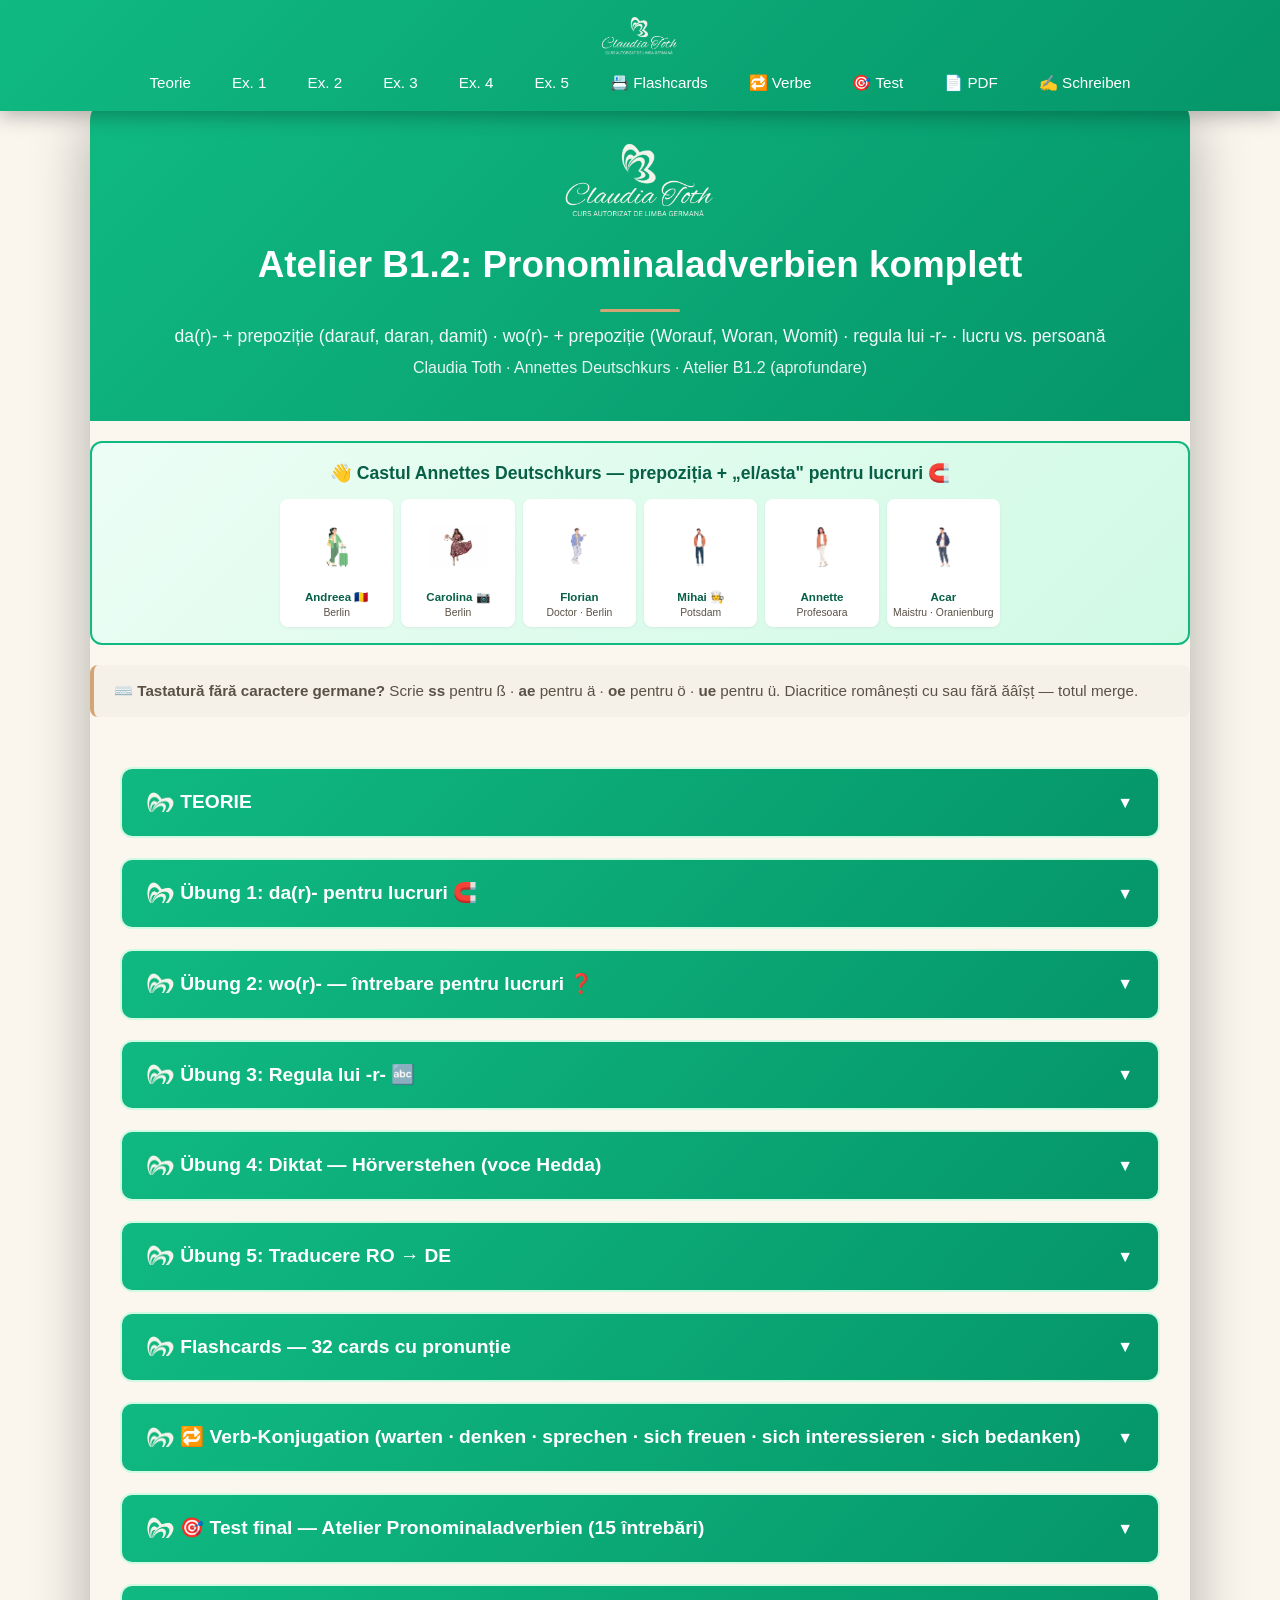
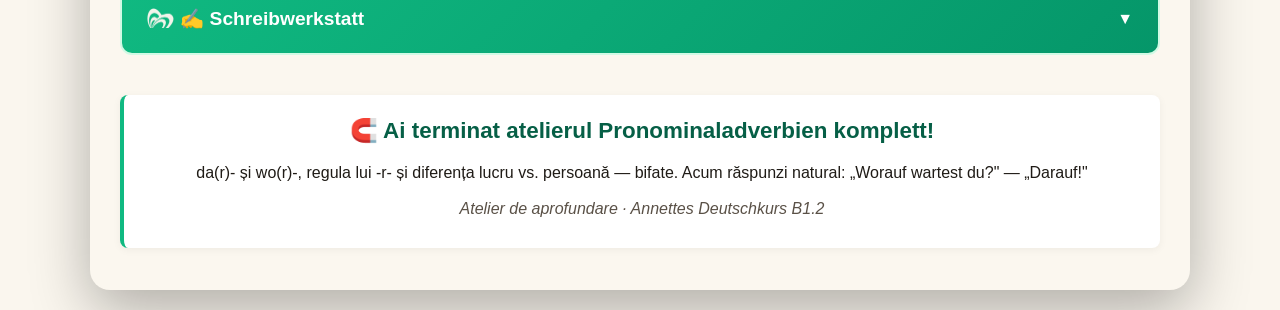
==== index.html @ b51f3e62 "Atelier B1.2: Pronominaladverbien komplett — da(r)-/wo(r)-, regula lui -r-, lucru vs. persoana Ateli" ====
<!DOCTYPE html>
<html lang="ro">
<head>
    <meta charset="UTF-8">
    <meta name="robots" content="noindex, nofollow">
    <meta name="viewport" content="width=device-width, initial-scale=1.0">
    <title>Atelier B1.2: Pronominaladverbien komplett — da(r)- & wo(r)-, regula lui -r-, lucru vs. persoană · Annettes Deutschkurs</title>
    <meta property="og:title" content="Atelier B1.2: Pronominaladverbien komplett · Claudia Toth">
    <meta property="og:description" content="Atelier B1.2 — adverbele pronominale complete: da(r)- + prepoziție (darauf, daran, damit) + wo(r)- + prepoziție (Worauf, Woran, Womit) + regula lui -r- + lucru vs. persoană · Claudia Toth · Annettes Deutschkurs">
    <meta property="og:type" content="website">
    <meta property="og:locale" content="ro_RO">
    <meta name="description" content="Atelier B1.2 — Pronominaladverbien komplett (da-/wo- + prepoziție, regula lui -r-, lucru vs. persoană) · Claudia Toth">
    <link rel="stylesheet" href="styles.css">
</head>
<body>
    <nav class="navbar">
        <a href="#top" class="navbar-logo"><img src="images/logo-cream.png" alt="Claudia Toth — Curs autorizat de limba germană" class="navbar-logo-img"></a>
        <ul class="navbar-menu">
            <li><a href="#teorie" onclick="openSection(0)">Teorie</a></li>
            <li><a href="#ex1" onclick="openSection(1)">Ex. 1</a></li>
            <li><a href="#ex2" onclick="openSection(2)">Ex. 2</a></li>
            <li><a href="#ex3" onclick="openSection(3)">Ex. 3</a></li>
            <li><a href="#ex4" onclick="openSection(4)">Ex. 4</a></li>
            <li><a href="#ex5" onclick="openSection(5)">Ex. 5</a></li>
            <li><a href="#flashcards" onclick="openSection(6)">📇 Flashcards</a></li>
            <li><a href="#verbe" onclick="openSection(7)">🔁 Verbe</a></li>
            <li><a href="#final-test" onclick="openSection(8)">🎯 Test</a></li>
            <li><a href="pronomen.pdf" download>📄 PDF</a></li>
            <li><a href="#schreibwerkstatt" onclick="openSection(9)">✍️ Schreiben</a></li>
        </ul>
    </nav>

    <div class="container" id="top">
        <div class="header">
            <img src="images/logo-cream.png" alt="Claudia Toth — Curs autorizat de limba germană" class="header-logo">
            <h1>Atelier B1.2: Pronominaladverbien komplett</h1>
            <p class="subtitle">da(r)- + prepoziție (darauf, daran, damit) · wo(r)- + prepoziție (Worauf, Woran, Womit) · regula lui -r- · lucru vs. persoană</p>
            <p>Claudia Toth · Annettes Deutschkurs · Atelier B1.2 (aprofundare)</p>
        </div>

        <div class="cast-banner">
            <h4>👋 Castul Annettes Deutschkurs — prepoziția + „el/asta" pentru lucruri 🧲</h4>
            <div class="cast-grid">
                <div class="cast-card"><img src="images/andreea.png" alt="Andreea"><div class="name">Andreea 🇷🇴</div><div class="detail">Berlin</div></div>
                <div class="cast-card"><img src="images/carolina.png" alt="Carolina"><div class="name">Carolina 📷</div><div class="detail">Berlin</div></div>
                <div class="cast-card"><img src="images/florian.png" alt="Florian"><div class="name">Florian</div><div class="detail">Doctor · Berlin</div></div>
                <div class="cast-card"><img src="images/mihai.png" alt="Mihai"><div class="name">Mihai 🧑‍🍳</div><div class="detail">Potsdam</div></div>
                <div class="cast-card"><img src="images/annette.png" alt="Annette"><div class="name">Annette</div><div class="detail">Profesoara</div></div>
                <div class="cast-card"><img src="images/acar.png" alt="Acar"><div class="name">Acar</div><div class="detail">Maistru · Oranienburg</div></div>
            </div>
        </div>

        <div style="background:#F5F0E8; border-left:4px solid #D4A574; padding:14px 20px; margin:20px 0; border-radius:8px;">
            <p style="margin:0; color:#5A5147; font-size:0.95rem;">⌨️ <strong>Tastatură fără caractere germane?</strong> Scrie <strong>ss</strong> pentru ß · <strong>ae</strong> pentru ä · <strong>oe</strong> pentru ö · <strong>ue</strong> pentru ü. Diacritice românești cu sau fără ăâîșț — totul merge.</p>
        </div>

        <div class="content">
            <div class="section" id="teorie">
                <div class="section-header" onclick="toggleMainSection(0)"><h3><img src="images/butterfly-crem.png" class="bf-bullet" alt="">TEORIE</h3><span class="arrow">▼</span></div>
                <div class="section-content" id="main-section-0"><div id="theory-container"></div></div>
            </div>

            <div class="section" id="ex1">
                <div class="section-header" onclick="toggleMainSection(1)"><h3><img src="images/butterfly-crem.png" class="bf-bullet" alt="">Übung 1: da(r)- pentru lucruri 🧲</h3><span class="arrow">▼</span></div>
                <div class="section-content" id="main-section-1">
                    <div id="ex1-container"></div>
                    <div class="btn-container">
                        <button class="btn btn-check" onclick="checkExercise(1)">✓ Verifica</button>
                        <button class="btn btn-reset" onclick="resetExercise(1)">↻ Reseteaza</button>
                    </div>
                    <div class="score" id="score-1"></div>
                </div>
            </div>
            <div class="section" id="ex2">
                <div class="section-header" onclick="toggleMainSection(2)"><h3><img src="images/butterfly-crem.png" class="bf-bullet" alt="">Übung 2: wo(r)- — întrebare pentru lucruri ❓</h3><span class="arrow">▼</span></div>
                <div class="section-content" id="main-section-2">
                    <div id="ex2-container"></div>
                    <div class="btn-container">
                        <button class="btn btn-check" onclick="checkExercise(2)">✓ Verifica</button>
                        <button class="btn btn-reset" onclick="resetExercise(2)">↻ Reseteaza</button>
                    </div>
                    <div class="score" id="score-2"></div>
                </div>
            </div>
            <div class="section" id="ex3">
                <div class="section-header" onclick="toggleMainSection(3)"><h3><img src="images/butterfly-crem.png" class="bf-bullet" alt="">Übung 3: Regula lui -r- 🔤</h3><span class="arrow">▼</span></div>
                <div class="section-content" id="main-section-3">
                    <div id="ex3-container"></div>
                    <div class="btn-container">
                        <button class="btn btn-check" onclick="checkExercise(3)">✓ Verifica</button>
                        <button class="btn btn-reset" onclick="resetExercise(3)">↻ Reseteaza</button>
                    </div>
                    <div class="score" id="score-3"></div>
                </div>
            </div>
            <div class="section" id="ex4">
                <div class="section-header" onclick="toggleMainSection(4)"><h3><img src="images/butterfly-crem.png" class="bf-bullet" alt="">Übung 4: Diktat — Hörverstehen (voce Hedda)</h3><span class="arrow">▼</span></div>
                <div class="section-content" id="main-section-4">
                    <div id="ex4-container"></div>
                    <div class="btn-container">
                        <button class="btn btn-check" onclick="checkExercise(4)">✓ Verifica</button>
                        <button class="btn btn-reset" onclick="resetExercise(4)">↻ Reseteaza</button>
                    </div>
                    <div class="score" id="score-4"></div>
                </div>
            </div>
            <div class="section" id="ex5">
                <div class="section-header" onclick="toggleMainSection(5)"><h3><img src="images/butterfly-crem.png" class="bf-bullet" alt="">Übung 5: Traducere RO → DE</h3><span class="arrow">▼</span></div>
                <div class="section-content" id="main-section-5">
                    <div id="ex5-container"></div>
                    <div class="btn-container">
                        <button class="btn btn-check" onclick="checkExercise(5)">✓ Verifica</button>
                        <button class="btn btn-reset" onclick="resetExercise(5)">↻ Reseteaza</button>
                    </div>
                    <div class="score" id="score-5"></div>
                </div>
            </div>

            <div class="section" id="flashcards">
                <div class="section-header" onclick="toggleMainSection(6)"><h3><img src="images/butterfly-crem.png" class="bf-bullet" alt="">Flashcards — 32 cards cu pronunție</h3><span class="arrow">▼</span></div>
                <div class="section-content" id="main-section-6"><div id="flashcards-container"></div></div>
            </div>

            <div class="section" id="verbe">
                <div class="section-header" onclick="toggleMainSection(7)"><h3><img src="images/butterfly-crem.png" class="bf-bullet" alt="">🔁 Verb-Konjugation (warten · denken · sprechen · sich freuen · sich interessieren · sich bedanken)</h3><span class="arrow">▼</span></div>
                <div class="section-content" id="main-section-7"><div id="verbs-container"></div></div>
            </div>

            <div class="section" id="final-test">
                <div class="section-header" onclick="toggleMainSection(8)"><h3><img src="images/butterfly-crem.png" class="bf-bullet" alt="">🎯 Test final — Atelier Pronominaladverbien (15 întrebări)</h3><span class="arrow">▼</span></div>
                <div class="section-content" id="main-section-8"><div id="final-test-container"></div></div>
            </div>

            <div class="section" id="schreibwerkstatt">
                <div class="section-header" onclick="toggleMainSection(9)">
                    <h3><img src="images/butterfly-crem.png" class="bf-bullet" alt="">✍️ Schreibwerkstatt</h3>
                    <span class="arrow">▼</span>
                </div>
                <div class="section-content" id="main-section-9">
                    <div class="theory-box" style="background:linear-gradient(135deg,#ecfdf5 0%,#d1fae5 100%); border-left:4px solid #10B981;">
                        <h4 style="color:#065f46;">✍️ Tema ta de scriere — interviu despre pasiuni și planuri</h4>
                        <p>Scrie <strong>5–7 propoziții</strong> despre ce te interesează, la ce te gândești și de ce te bucuri, folosind adverbe pronominale.</p>
                        <p style="margin-top:6px;">Folosește cel puțin <strong>un da(r)-</strong> (darauf, daran, dafür…), <strong>o întrebare wo(r)-</strong> (Worauf? Woran? Wofür?) și <strong>o formă pentru PERSOANĂ</strong> (auf wen / an ihn…), ca să arăți diferența lucru vs. persoană.</p>
                    </div>
                    <div class="theory-box" style="background:#FBF7EF;">
                        <h4>💡 Întrebări care te ajută să începi</h4>
                        <ul style="margin:6px 0 0 18px; line-height:1.8;">
                            <li><strong>Wofür interessierst du dich?</strong> (— Ich interessiere mich dafür…)</li>
                            <li><strong>Worauf freust du dich gerade?</strong> (— Ich freue mich darauf…)</li>
                            <li><strong>Woran denkst du oft?</strong> (— Ich denke daran…)</li>
                            <li><strong>An wen denkst du, wenn du müde bist?</strong> (persoană: an ihn/an sie)</li>
                        </ul>
                    </div>
                    <div class="theory-box" style="background:#F5F0E8; border-left:4px solid #D4A574;">
                        <h4>📝 Un model, ca să-ți fie mai ușor</h4>
                        <p style="color:#065f46;"><em>Ich interessiere mich sehr für Sprachen — dafür lerne ich jeden Tag Deutsch. Im Moment warte ich auf meine Prüfung, und ich denke oft daran. Worüber ich mich am meisten freue? Über meine Fortschritte! Wenn ich müde bin, denke ich an meine Familie — an sie denke ich immer. Und worauf freust du dich?</em></p>
                        <p style="color:#5A5147; font-style:italic;">(Mă interesează mult limbile — de aceea învăț germană în fiecare zi. Momentan aștept examenul și mă gândesc des la el. De ce mă bucur cel mai mult? De progresele mele! Când sunt obosită, mă gândesc la familia mea — la ea mă gândesc mereu. Și tu de ce te bucuri?)</p>
                    </div>
                    <div style="text-align:center; margin-top:22px;">
                        <p style="color:#047857; margin-bottom:14px; font-size:1rem;">Când ești gata, trimite-mi textul tău. Îl citesc personal și îți răspund pe email cu corectările. <img src="images/butterfly-emerald.png" class="bf-inline" alt=""></p>
                        <a href="https://forms.gle/TMf5K3vjbhqXNG7m7" target="_blank" rel="noopener noreferrer" style="display:inline-block; background:#10B981; color:white; padding:14px 32px; border-radius:10px; text-decoration:none; font-weight:bold; font-size:1.05rem; box-shadow:0 2px 6px rgba(16,185,129,0.3);">✍️ Trimite textul Claudiei →</a>
                        <p style="color:#5A5147; font-size:0.78rem; margin-top:12px; font-style:italic;"><img src="images/butterfly-emerald.png" class="bf-inline" alt=""> Nu uita să-ți treci adresa de email în formular</p>
                    </div>
                </div>
            </div>

            <div class="theory-box" style="text-align: center; margin-top: 40px;">
                <p style="font-size: 1.4rem; font-weight: bold; color: #065f46;">🧲 Ai terminat atelierul Pronominaladverbien komplett!</p>
                <p style="margin-top: 12px;">da(r)- și wo(r)-, regula lui -r- și diferența lucru vs. persoană — bifate. Acum răspunzi natural: „Worauf wartest du?" — „Darauf!"</p>
                <p style="margin-top: 10px; font-style: italic; color: #5A5147;">Atelier de aprofundare · Annettes Deutschkurs B1.2</p>
            </div>
        </div>
    </div>

    <script src="theory.js"></script>
    <script src="exercises.js"></script>
    <script src="flashcards.js"></script>
    <script src="verbs.js"></script>
    <script src="final-test.js"></script>
    <script src="main.js"></script>
</body>
</html>
---- styles.css ----
/* ============================================
   CLAUDIA TOTH - NOMEN-VERB-VERBINDUNGEN
   Design verde profesional · Mobile responsive
   ============================================ */

* {
    margin: 0;
    padding: 0;
    box-sizing: border-box;
}

body {
    font-family: 'Segoe UI', Tahoma, Geneva, Verdana, sans-serif;
    background: #FAF6EE;
    line-height: 1.6;
    padding: 0;
    padding-top: 80px;
    min-height: 100vh;
    color: #1F1B16;
}

/* ============================================
   NAVIGATION BAR
   ============================================ */
.navbar {
    position: fixed;
    top: 0;
    left: 0;
    right: 0;
    background: linear-gradient(135deg, #10b981 0%, #059669 100%);
    padding: 15px 30px;
    box-shadow: 0 4px 20px rgba(0,0,0,0.3);
    z-index: 1000;
    display: flex;
    flex-direction: column;
    gap: 15px;
    align-items: center;
    justify-content: center;
}

.navbar-logo {
    color: white;
    font-size: 1.3rem;
    font-weight: bold;
    text-decoration: none;
    display: flex;
    align-items: center;
}

.navbar-logo-img {
    height: 40px;
    width: auto;
    display: block;
}

.navbar-menu {
    display: flex;
    gap: 5px;
    list-style: none;
    align-items: center;
    flex-wrap: wrap;
    justify-content: center;
}

.navbar-menu a {
    color: white;
    text-decoration: none;
    padding: 10px 18px;
    border-radius: 8px;
    transition: all 0.3s;
    font-size: 0.95rem;
    font-weight: 500;
}

.navbar-menu a:hover {
    background: rgba(255,255,255,0.2);
    transform: translateY(-2px);
}

/* ============================================
   CONTAINER PRINCIPAL
   ============================================ */
.container {
    max-width: 1100px;
    margin: 20px auto;
    background: #FBF7EF;
    border-radius: 20px;
    box-shadow: 0 20px 60px rgba(0,0,0,0.3);
    overflow: hidden;
}

.header {
    background: linear-gradient(135deg, #10b981 0%, #059669 100%);
    color: white;
    padding: 40px 30px;
    text-align: center;
}

.header-logo {
    height: 78px;
    width: auto;
    display: block;
    margin: 0 auto 18px;
}

.header h1 {
    font-size: 2.3rem;
    margin-bottom: 10px;
}

.header .subtitle {
    font-size: 1.1rem;
    opacity: 0.95;
    margin-bottom: 5px;
}

.header p {
    font-size: 1rem;
    opacity: 0.9;
}

.content {
    padding: 30px;
}

/* ============================================
   SECȚIUNI (Teorie + Exerciții)
   ============================================ */
.section {
    margin-bottom: 20px;
    scroll-margin-top: 100px;
    border-radius: 12px;
    overflow: hidden;
    border: 2px solid #d1fae5;
}

.section-header {
    background: linear-gradient(135deg, #10b981 0%, #059669 100%);
    color: white;
    padding: 18px 25px;
    cursor: pointer;
    display: flex;
    justify-content: space-between;
    align-items: center;
    transition: all 0.3s;
}

.section-header:hover {
    background: linear-gradient(135deg, #059669 0%, #047857 100%);
}

.section-header h3 {
    font-size: 1.2rem;
}

.arrow {
    transition: transform 0.3s;
    font-size: 1rem;
}

.arrow.rotated {
    transform: rotate(180deg);
}

.section-content {
    display: none;
    padding: 25px;
    background: #FBF7EF;
}

.section-content.active {
    display: block;
    animation: fadeIn 0.4s ease-in-out;
}

@keyframes fadeIn {
    from { opacity: 0; transform: translateY(-5px); }
    to { opacity: 1; transform: translateY(0); }
}

/* ============================================
   SUB-SECȚIUNI (în Teorie)
   ============================================ */
.sub-section {
    margin-bottom: 12px;
    border-radius: 10px;
    overflow: hidden;
    border: 1px solid #a7f3d0;
    background: white;
}

.sub-section-header {
    background: #d1fae5;
    color: #065f46;
    padding: 12px 18px;
    cursor: pointer;
    display: flex;
    justify-content: space-between;
    align-items: center;
    font-weight: 600;
    transition: background 0.3s;
    gap: 10px;
}

.sub-section-header > span:first-child {
    flex: 1;
}

.sub-section-header:hover {
    background: #a7f3d0;
}

/* ============================================
   AUDIO PLAYER (Play / Stop la fiecare subtitlu)
   ============================================ */
.audio-player {
    display: flex;
    align-items: center;
}

.audio-btn {
    background: #10b981;
    color: white;
    border: none;
    width: 36px;
    height: 36px;
    border-radius: 50%;
    cursor: pointer;
    font-size: 0.9rem;
    transition: all 0.3s;
    display: flex;
    align-items: center;
    justify-content: center;
    padding: 0;
    box-shadow: 0 2px 6px rgba(16, 185, 129, 0.3);
}

.audio-btn:hover {
    background: #059669;
    transform: scale(1.1);
    box-shadow: 0 4px 10px rgba(16, 185, 129, 0.5);
}

.audio-btn:active {
    transform: scale(0.95);
}

.lesson-audio {
    display: flex;
    align-items: center;
    gap: 12px;
    margin-bottom: 18px;
    padding: 10px 14px;
    background: #FBF7EF;
    border-left: 4px solid #10b981;
    border-radius: 6px;
}

.lesson-audio-label {
    color: #065f46;
    font-weight: 600;
    font-size: 0.95rem;
}

.sub-arrow {
    transition: transform 0.3s;
}

.sub-arrow.rotated {
    transform: rotate(180deg);
}

.sub-section-content {
    display: none;
    padding: 18px;
    background: white;
}

.sub-section-content.active {
    display: block;
}

/* ============================================
   THEORY BOX
   ============================================ */
.theory-box {
    background: white;
    border-left: 4px solid #10b981;
    padding: 18px 22px;
    margin: 12px 0;
    border-radius: 8px;
    box-shadow: 0 2px 8px rgba(0,0,0,0.05);
}

.theory-box h4 {
    color: #065f46;
    margin-bottom: 10px;
    font-size: 1.1rem;
}

.theory-box p {
    margin-bottom: 8px;
}

.theory-box ul {
    margin-left: 20px;
    margin-top: 8px;
}

.theory-box li {
    margin-bottom: 6px;
}

/* Exemple în context */
.example-box {
    background: #ecfdf5;
    border: 1px dashed #10b981;
    padding: 12px 16px;
    border-radius: 8px;
    margin: 10px 0;
    font-style: italic;
}

.example-box .de {
    color: #065f46;
    font-weight: 600;
    font-style: normal;
}

.example-box .ro {
    color: #5A5147;
    font-size: 0.95rem;
    margin-top: 4px;
}

/* Tabele teorie */
.theory-table {
    width: 100%;
    border-collapse: collapse;
    margin: 12px 0;
    background: white;
    border-radius: 8px;
    overflow: hidden;
    box-shadow: 0 2px 6px rgba(0,0,0,0.05);
}

.theory-table th {
    background: #10b981;
    color: white;
    padding: 12px;
    text-align: left;
    font-weight: 600;
}

.theory-table td {
    padding: 10px 12px;
    border-bottom: 1px solid #d1fae5;
}

.theory-table tr:last-child td {
    border-bottom: none;
}

.theory-table tr:nth-child(even) {
    background: #FBF7EF;
}

.theory-table .verb {
    color: #059669;
    font-weight: bold;
}

.theory-table .nomen {
    color: #065f46;
    font-weight: 600;
}

.theory-table .ro-text {
    color: #5A5147;
    font-style: italic;
    font-size: 0.95rem;
}

/* ============================================
   EXERCIȚII
   ============================================ */
.exercise-instruction {
    background: #F5F0E8;
    border-left: 4px solid #D4A574;
    padding: 12px 18px;
    margin-bottom: 18px;
    border-radius: 8px;
    color: #5A5147;
}

.exercise-item {
    background: white;
    padding: 15px 18px;
    margin-bottom: 12px;
    border-radius: 10px;
    display: flex;
    align-items: flex-start;
    gap: 12px;
    flex-wrap: wrap;
    box-shadow: 0 2px 6px rgba(0,0,0,0.05);
}

.exercise-number {
    background: #10b981;
    color: white;
    width: 30px;
    height: 30px;
    border-radius: 50%;
    display: flex;
    align-items: center;
    justify-content: center;
    font-weight: bold;
    flex-shrink: 0;
    font-size: 0.9rem;
}

.input-group {
    flex: 1;
    min-width: 200px;
    display: flex;
    flex-direction: column;
    gap: 6px;
}

.input-group label {
    color: #1F1B16;
    font-size: 1rem;
    line-height: 1.5;
}

.input-group .nomen-highlight {
    color: #065f46;
    font-weight: bold;
    background: #d1fae5;
    padding: 2px 8px;
    border-radius: 5px;
}

.input-group input[type="text"],
.input-group select {
    padding: 10px 14px;
    border: 2px solid #d1fae5;
    border-radius: 8px;
    font-size: 1rem;
    font-family: inherit;
    transition: all 0.3s;
    background: white;
}

.input-group input[type="text"]:focus,
.input-group select:focus {
    outline: none;
    border-color: #10b981;
    box-shadow: 0 0 0 3px rgba(16, 185, 129, 0.15);
}

/* Multiple choice */
.mc-options {
    display: flex;
    flex-direction: column;
    gap: 8px;
    margin-top: 8px;
}

.mc-option {
    display: flex;
    align-items: center;
    gap: 10px;
    padding: 8px 12px;
    border-radius: 8px;
    transition: background 0.2s;
    cursor: pointer;
}

.mc-option:hover {
    background: #FBF7EF;
}

.mc-option input[type="radio"] {
    cursor: pointer;
    width: 18px;
    height: 18px;
    accent-color: #10b981;
}

.mc-option label {
    cursor: pointer;
    flex: 1;
}

/* Feedback */
.feedback {
    width: 100%;
    margin-top: 8px;
    padding: 0;
    font-size: 0.95rem;
    border-radius: 6px;
    transition: all 0.3s;
}

.feedback.correct {
    background: #d1fae5;
    color: #065f46;
    padding: 10px 14px;
    border-left: 3px solid #10b981;
}

.feedback.incorrect {
    background: #fee2e2;
    color: #991b1b;
    padding: 10px 14px;
    border-left: 3px solid #ef4444;
}

.feedback.correct::before {
    content: "✓ Richtig! ";
    font-weight: bold;
}

.feedback.incorrect::before {
    content: "✗ Falsch. ";
    font-weight: bold;
}

/* ============================================
   BUTOANE
   ============================================ */
.btn-container {
    display: flex;
    gap: 15px;
    justify-content: center;
    margin: 30px 0;
    flex-wrap: wrap;
}

.btn {
    padding: 14px 32px;
    border: none;
    border-radius: 10px;
    font-size: 1rem;
    font-weight: 600;
    cursor: pointer;
    transition: all 0.3s;
    font-family: inherit;
}

.btn-check {
    background: linear-gradient(135deg, #10b981 0%, #059669 100%);
    color: white;
}

.btn-check:hover {
    transform: translateY(-2px);
    box-shadow: 0 8px 20px rgba(16, 185, 129, 0.4);
}

.btn-reset {
    background: #5A5147;
    color: white;
}

.btn-reset:hover {
    background: #433d35;
    transform: translateY(-2px);
    box-shadow: 0 8px 20px rgba(107, 114, 128, 0.4);
}

/* ============================================
   SCOR
   ============================================ */
.score {
    display: none;
    background: linear-gradient(135deg, #10b981 0%, #059669 100%);
    color: white;
    padding: 25px;
    border-radius: 12px;
    text-align: center;
    margin: 20px 0;
    scroll-margin-top: 100px;
}

.score.show {
    display: block;
    animation: fadeIn 0.5s;
}

.score-value {
    font-size: 2rem;
    font-weight: bold;
    margin-bottom: 10px;
}

.score-message {
    font-size: 1.1rem;
}

/* ============================================
   FLASHCARDS
   ============================================ */
.flashcard-counter {
    text-align: center;
    margin-bottom: 15px;
    color: #065f46;
    font-weight: 600;
}

.flashcard {
    background: white;
    border-radius: 16px;
    padding: 50px 30px;
    min-height: 220px;
    display: flex;
    align-items: center;
    justify-content: center;
    text-align: center;
    cursor: pointer;
    box-shadow: 0 4px 15px rgba(0,0,0,0.1);
    transition: transform 0.3s;
    position: relative;
    border: 3px solid #10b981;
}

.flashcard:hover {
    transform: scale(1.02);
}

.flashcard-content {
    width: 100%;
}

.flashcard .de {
    font-size: 1.8rem;
    color: #065f46;
    font-weight: bold;
    margin-bottom: 10px;
}

.flashcard .ro {
    font-size: 1.2rem;
    color: #5A5147;
    font-style: italic;
    display: none;
}

.flashcard.flipped .ro {
    display: block;
    animation: fadeIn 0.3s;
}

.flashcard-hint {
    position: absolute;
    bottom: 12px;
    left: 0;
    right: 0;
    color: #8a8175;
    font-size: 0.85rem;
}

.flashcard-audio-btn {
    position: absolute;
    top: 15px;
    right: 15px;
    background: #10b981;
    color: white;
    border: none;
    width: 40px;
    height: 40px;
    border-radius: 50%;
    font-size: 1.2rem;
    cursor: pointer;
    transition: all 0.3s;
    display: flex;
    align-items: center;
    justify-content: center;
}

.flashcard-audio-btn:hover {
    background: #059669;
    transform: scale(1.1);
}

.flashcard-controls {
    display: flex;
    justify-content: space-between;
    gap: 15px;
    margin-top: 20px;
}

.flashcard-btn {
    flex: 1;
    background: linear-gradient(135deg, #10b981 0%, #059669 100%);
    color: white;
    padding: 12px;
    border: none;
    border-radius: 8px;
    cursor: pointer;
    font-size: 1rem;
    font-weight: 600;
    transition: all 0.3s;
    font-family: inherit;
}

.flashcard-btn:hover {
    transform: translateY(-2px);
    box-shadow: 0 4px 12px rgba(16, 185, 129, 0.4);
}

.flashcard-btn:disabled {
    background: #d1d5db;
    cursor: not-allowed;
    transform: none;
    box-shadow: none;
}

/* ============================================
   MOBILE RESPONSIVE
   ============================================ */
@media (max-width: 768px) {
    body {
        padding: 0;
        padding-top: 140px;
    }

    .navbar {
        padding: 15px;
    }

    .navbar-menu a {
        padding: 8px 12px;
        font-size: 0.85rem;
    }

    .container {
        margin: 10px;
        border-radius: 12px;
    }

    .header h1 {
        font-size: 1.6rem;
    }

    .header .subtitle {
        font-size: 0.95rem;
    }

    .content {
        padding: 15px;
    }

    .section-header h3 {
        font-size: 1rem;
    }

    .exercise-item {
        padding: 12px;
    }

    .input-group {
        min-width: 100%;
    }

    .btn {
        padding: 12px 24px;
        font-size: 0.95rem;
    }

    .flashcard {
        padding: 35px 20px;
        min-height: 180px;
    }

    .flashcard .de {
        font-size: 1.4rem;
    }

    .flashcard .ro {
        font-size: 1rem;
    }

    .theory-table,
    .grammar-table {
        font-size: 0.9rem;
        display: block;
        overflow-x: auto;
        white-space: nowrap;
        -webkit-overflow-scrolling: touch;
        max-width: 100%;
        scrollbar-width: thin;
        scrollbar-color: #D4A574 #F5F0E8;
        background-image: linear-gradient(to right, transparent calc(100% - 32px), rgba(212, 165, 116, 0.28) 100%);
        background-attachment: local;
        background-repeat: no-repeat;
    }

    .theory-table::-webkit-scrollbar,
    .grammar-table::-webkit-scrollbar {
        height: 6px;
    }
    .theory-table::-webkit-scrollbar-track,
    .grammar-table::-webkit-scrollbar-track {
        background: #F5F0E8;
        border-radius: 3px;
    }
    .theory-table::-webkit-scrollbar-thumb,
    .grammar-table::-webkit-scrollbar-thumb {
        background: #D4A574;
        border-radius: 3px;
    }

    .theory-table::before,
    .grammar-table::before {
        content: '👈 Glisează lateral pentru toate coloanele 👉';
        display: block;
        background: #F5F0E8;
        color: #5A5147;
        padding: 6px 10px;
        font-size: 0.72rem;
        text-align: center;
        font-style: italic;
        border-radius: 6px 6px 0 0;
        white-space: nowrap;
        border-bottom: 1px solid #D4A574;
        position: sticky;
        left: 0;
    }

    .theory-table th,
    .theory-table td,
    .grammar-table th,
    .grammar-table td {
        padding: 8px;
    }
}

/* ============================================
   TRADUCERI ROMÂNĂ sub fiecare propoziție germană
   Permanent vizibile sub tabelele de teorie
   ============================================ */
.ro-translation {
    display: inline-block;
    color: #5A5147;
    font-style: italic;
    font-size: 0.88rem;
    font-weight: normal;
    line-height: 1.4;
    margin-top: 4px;
    padding-left: 8px;
    border-left: 2px solid #D4A574;
}

/* ============================================
   TEST FINAL - Wizard Style
   ============================================ */

/* Intro section */
.test-intro {
    background: white;
    padding: 30px;
    border-radius: 12px;
    text-align: center;
    box-shadow: 0 2px 8px rgba(0,0,0,0.05);
}

.test-intro h3 {
    color: #065f46;
    font-size: 1.5rem;
    margin-bottom: 15px;
}

.test-intro p {
    color: #1F1B16;
    margin-bottom: 15px;
}

.test-info-list {
    list-style: none;
    padding: 0;
    margin: 20px auto;
    max-width: 500px;
    text-align: left;
}

.test-info-list li {
    padding: 8px 0;
    color: #1F1B16;
}

.btn-large {
    padding: 16px 40px !important;
    font-size: 1.1rem !important;
    margin-top: 15px;
}

/* Wizard - container principal */
.test-wizard {
    background: white;
    padding: 30px;
    border-radius: 12px;
    box-shadow: 0 2px 8px rgba(0,0,0,0.05);
}

/* Progress bar */
.test-progress {
    margin-bottom: 25px;
}

.test-progress-info {
    display: flex;
    justify-content: space-between;
    margin-bottom: 10px;
    font-weight: 600;
    color: #065f46;
    flex-wrap: wrap;
    gap: 10px;
}

.test-progress-bar {
    height: 12px;
    background: #d1fae5;
    border-radius: 6px;
    overflow: hidden;
}

.test-progress-fill {
    height: 100%;
    background: linear-gradient(90deg, #10b981 0%, #059669 100%);
    transition: width 0.4s ease;
    border-radius: 6px;
    box-shadow: 0 0 8px rgba(16, 185, 129, 0.4);
}

/* Întrebarea curentă */
.test-question {
    background: #FBF7EF;
    padding: 25px;
    border-radius: 10px;
    margin-bottom: 20px;
    border: 2px solid #d1fae5;
}

.test-question-label {
    color: #065f46;
    font-weight: 600;
    font-size: 1.05rem;
    margin-bottom: 15px;
}

.test-question-content {
    font-size: 1.15rem;
    color: #1F1B16;
    line-height: 1.8;
    margin-bottom: 12px;
}

.test-blank {
    background: #F5F0E8;
    padding: 4px 16px;
    border-radius: 6px;
    border: 2px dashed #D4A574;
    color: #5A5147;
    font-weight: bold;
    margin-right: 8px;
}

.test-translation {
    display: block;
    color: #5A5147;
    font-style: italic;
    margin: 10px 0;
    font-size: 0.95rem;
}

.test-ro-text {
    background: #F5F0E8;
    padding: 15px;
    border-radius: 8px;
    border-left: 4px solid #D4A574;
    color: #5A5147;
    font-weight: 500;
}

.test-input {
    width: 100%;
    padding: 12px 16px;
    border: 2px solid #d1fae5;
    border-radius: 8px;
    font-size: 1.05rem;
    font-family: inherit;
    transition: all 0.3s;
    background: white;
    margin-top: 10px;
}

.test-input:focus {
    outline: none;
    border-color: #10b981;
    box-shadow: 0 0 0 3px rgba(16, 185, 129, 0.15);
}

.test-mc {
    margin-top: 15px;
}

.test-mc .mc-option {
    background: white;
    padding: 12px 16px;
    border-radius: 8px;
    margin-bottom: 8px;
    border: 2px solid #d1fae5;
    transition: all 0.2s;
}

.test-mc .mc-option:hover {
    border-color: #10b981;
    background: #FBF7EF;
}

/* Controale wizard */
.test-controls {
    display: flex;
    gap: 12px;
    justify-content: space-between;
    margin-top: 25px;
    flex-wrap: wrap;
}

.btn-secondary {
    background: #5A5147;
    color: white;
}

.btn-secondary:hover {
    background: #433d35;
    transform: translateY(-2px);
    box-shadow: 0 4px 12px rgba(107, 114, 128, 0.4);
}

.btn:disabled {
    opacity: 0.5;
    cursor: not-allowed;
    transform: none !important;
    box-shadow: none !important;
}

/* Buton ÎNAPOI LA TEORIE */
.btn-back {
    background: linear-gradient(135deg, #5A5147 0%, #433d35 100%);
    color: white;
}

.btn-back:hover {
    transform: translateY(-2px);
    box-shadow: 0 8px 20px rgba(90, 81, 71, 0.4);
}

.test-back-top {
    margin-bottom: 20px;
}

/* REZULTATE */
.test-results {
    background: white;
    padding: 30px;
    border-radius: 12px;
    box-shadow: 0 2px 8px rgba(0,0,0,0.05);
}

.test-result-card {
    text-align: center;
    padding: 30px;
    border-radius: 16px;
    margin-bottom: 25px;
}

.test-result-card.passed {
    background: linear-gradient(135deg, #10b981 0%, #059669 100%);
    color: white;
}

.test-result-card.failed {
    background: linear-gradient(135deg, #ef4444 0%, #dc2626 100%);
    color: white;
}

.test-result-emoji {
    font-size: 4rem;
    margin-bottom: 10px;
}

.test-result-badge {
    font-size: 1.3rem;
    font-weight: bold;
    letter-spacing: 2px;
    margin-bottom: 15px;
    opacity: 0.95;
}

.test-result-score {
    font-size: 3rem;
    font-weight: bold;
    margin-bottom: 5px;
}

.test-result-percentage {
    font-size: 2.5rem;
    font-weight: bold;
    margin-bottom: 20px;
    opacity: 0.9;
}

.test-result-message {
    font-size: 1rem;
    line-height: 1.6;
    max-width: 550px;
    margin: 0 auto;
    padding: 0 15px;
}

.pass-mark, .fail-mark {
    margin-top: 20px;
    padding: 12px;
    background: rgba(255,255,255,0.2);
    border-radius: 8px;
    font-weight: 600;
    font-size: 0.95rem;
}

/* Stats categorii */
.test-stats {
    background: #FBF7EF;
    padding: 20px;
    border-radius: 10px;
    margin-bottom: 20px;
    border-left: 4px solid #10b981;
}

.test-stats h4 {
    color: #065f46;
    margin-bottom: 12px;
}

.test-stats ul {
    list-style: none;
    padding: 0;
}

.test-stats li {
    padding: 8px 0;
    border-bottom: 1px solid #d1fae5;
    color: #1F1B16;
}

.test-stats li:last-child {
    border-bottom: none;
}

/* Greșeli */
.test-mistakes {
    background: #fef2f2;
    padding: 20px;
    border-radius: 10px;
    margin-bottom: 20px;
    border-left: 4px solid #ef4444;
}

.test-mistakes h4 {
    color: #991b1b;
    margin-bottom: 15px;
}

.mistake-item {
    background: white;
    padding: 12px 15px;
    border-radius: 8px;
    margin-bottom: 10px;
    line-height: 1.6;
}

/* Acțiuni finale */
.test-final-actions {
    display: flex;
    gap: 15px;
    justify-content: center;
    flex-wrap: wrap;
    margin-top: 25px;
}

/* Mobile responsive pentru test */
@media (max-width: 768px) {
    .test-intro,
    .test-wizard,
    .test-results {
        padding: 20px 15px;
    }
    
    .test-question {
        padding: 18px 15px;
    }
    
    .test-question-content {
        font-size: 1rem;
    }
    
    .test-result-emoji {
        font-size: 3rem;
    }
    
    .test-result-score {
        font-size: 2.2rem;
    }
    
    .test-result-percentage {
        font-size: 1.8rem;
    }
    
    .test-controls {
        flex-direction: column;
    }

    .test-controls .btn {
        width: 100%;
    }
}

/* ============================================
   EX1 - CLICK-MATCH (DE ↔ RO)
   ============================================ */
.dm-board {
    display: grid;
    grid-template-columns: 1fr 1fr;
    gap: 18px;
    margin: 15px 0;
}

.dm-col {
    background: white;
    padding: 14px;
    border-radius: 10px;
    box-shadow: 0 2px 6px rgba(0,0,0,0.05);
    display: flex;
    flex-direction: column;
    gap: 8px;
}

.dm-col-title {
    color: #065f46;
    font-weight: bold;
    margin-bottom: 6px;
    text-align: center;
    font-size: 1rem;
    padding-bottom: 8px;
    border-bottom: 2px solid #d1fae5;
}

.dm-tile {
    padding: 10px 14px;
    background: #FBF7EF;
    border: 2px solid #d1fae5;
    border-radius: 8px;
    cursor: pointer;
    transition: all 0.2s;
    font-weight: 500;
    color: #065f46;
    text-align: center;
}

.dm-tile:hover {
    background: #d1fae5;
    border-color: #10b981;
    transform: translateY(-1px);
}

.dm-tile.dm-selected {
    background: #F5F0E8;
    border-color: #D4A574;
    color: #5A5147;
}

.dm-tile.dm-correct {
    background: #d1fae5;
    border-color: #10b981;
    color: #065f46;
    cursor: default;
    opacity: 0.7;
}

.dm-tile.dm-wrong {
    background: #fee2e2;
    border-color: #ef4444;
    color: #991b1b;
    animation: shake 0.4s;
}

.dm-status {
    text-align: center;
    margin-top: 12px;
    padding: 10px;
    background: #F5F0E8;
    border-radius: 8px;
    color: #5A5147;
    font-weight: 600;
    border-left: 4px solid #D4A574;
}

@keyframes shake {
    0%, 100% { transform: translateX(0); }
    25% { transform: translateX(-5px); }
    75% { transform: translateX(5px); }
}

/* ============================================
   EX2 - SORT 5 COLOANE
   ============================================ */
.sort-pool {
    display: flex;
    flex-wrap: wrap;
    gap: 8px;
    padding: 14px;
    background: white;
    border: 2px dashed #10b981;
    border-radius: 10px;
    margin: 15px 0;
    min-height: 60px;
}

.sort-tile {
    padding: 8px 14px;
    background: #FBF7EF;
    border: 2px solid #d1fae5;
    border-radius: 8px;
    cursor: pointer;
    transition: all 0.2s;
    font-weight: 500;
    color: #065f46;
    user-select: none;
}

.sort-tile:hover {
    background: #d1fae5;
    border-color: #10b981;
}

.sort-tile.sort-selected {
    background: #F5F0E8;
    border-color: #D4A574;
    color: #5A5147;
}

.sort-tile.sort-wrong {
    background: #fee2e2;
    border-color: #ef4444;
    color: #991b1b;
    animation: shake 0.4s;
}

.sort-tile.sort-placed {
    background: #d1fae5;
    border-color: #10b981;
    color: #065f46;
    cursor: default;
}

.sort-cols {
    display: grid;
    grid-template-columns: repeat(5, 1fr);
    gap: 10px;
    margin-top: 12px;
}

.sort-col {
    background: white;
    border: 2px solid #d1fae5;
    border-radius: 10px;
    padding: 10px;
    cursor: pointer;
    min-height: 140px;
    transition: all 0.2s;
}

.sort-col:hover {
    border-color: #10b981;
    background: #FBF7EF;
}

.sort-col-title {
    text-align: center;
    font-weight: bold;
    color: white;
    background: linear-gradient(135deg, #10b981 0%, #059669 100%);
    padding: 6px 10px;
    border-radius: 6px;
    margin-bottom: 8px;
    font-size: 1rem;
}

.sort-col-body {
    display: flex;
    flex-direction: column;
    gap: 6px;
}

/* ============================================
   EX3 - SATZBAU KLAMMER (click-to-build)
   ============================================ */
.satzbau-item {
    background: white;
    padding: 15px 18px;
    margin-bottom: 12px;
    border-radius: 10px;
    display: flex;
    align-items: flex-start;
    gap: 12px;
    box-shadow: 0 2px 6px rgba(0,0,0,0.05);
}

.satzbau-answer {
    min-height: 50px;
    padding: 12px;
    background: #F5F0E8;
    border: 2px dashed #D4A574;
    border-radius: 8px;
    margin: 8px 0;
    display: flex;
    flex-wrap: wrap;
    gap: 6px;
    align-items: center;
}

.satzbau-answer-placeholder {
    color: #8a8175;
    font-style: italic;
    font-size: 0.95rem;
}

.satzbau-pool {
    display: flex;
    flex-wrap: wrap;
    gap: 8px;
    padding: 10px;
    background: #FBF7EF;
    border-radius: 8px;
    margin-top: 8px;
}

.satzbau-word {
    padding: 8px 14px;
    background: white;
    border: 2px solid #d1fae5;
    border-radius: 8px;
    cursor: pointer;
    transition: all 0.2s;
    font-weight: 500;
    color: #065f46;
    user-select: none;
}

.satzbau-word:hover {
    background: #d1fae5;
    border-color: #10b981;
    transform: translateY(-1px);
}

.satzbau-word.satzbau-used {
    background: #f3f4f6;
    color: #d1d5db;
    border-color: #e5e7eb;
    cursor: not-allowed;
    opacity: 0.5;
}

.satzbau-picked {
    padding: 6px 12px;
    background: #10b981;
    color: white;
    border-radius: 6px;
    cursor: pointer;
    font-weight: 500;
    transition: all 0.2s;
}

.satzbau-picked:hover {
    background: #ef4444;
}

/* ============================================
   EX4 - AUDIO DICTATION
   ============================================ */
.dict-play-btn {
    background: linear-gradient(135deg, #10b981 0%, #059669 100%);
    color: white;
    border: none;
    padding: 8px 16px;
    border-radius: 8px;
    cursor: pointer;
    font-weight: 600;
    font-family: inherit;
    transition: all 0.2s;
    font-size: 0.95rem;
}

.dict-play-btn:hover {
    transform: translateY(-1px);
    box-shadow: 0 4px 10px rgba(16, 185, 129, 0.4);
}

/* ============================================
   EX5 - FIND-THE-MISTAKE
   ============================================ */
.mistake-options {
    display: flex;
    flex-direction: column;
    gap: 8px;
    margin-top: 8px;
}

.mistake-opt {
    padding: 10px 14px;
    background: white;
    border: 2px solid #d1fae5;
    border-radius: 8px;
    cursor: pointer;
    transition: all 0.2s;
    color: #1F1B16;
}

.mistake-opt:hover {
    border-color: #10b981;
    background: #FBF7EF;
}

.mistake-opt.mistake-picked {
    border-color: #D4A574;
    background: #F5F0E8;
    color: #5A5147;
    font-weight: 600;
}

.mistake-opt-letter {
    font-weight: bold;
    color: #065f46;
    margin-right: 6px;
}

/* ============================================
   MOBILE pentru widgeturile interactive
   ============================================ */
@media (max-width: 768px) {
    .dm-board {
        grid-template-columns: 1fr;
        gap: 12px;
    }
    .sort-cols {
        grid-template-columns: repeat(2, 1fr);
    }
    .sort-col {
        min-height: 100px;
    }
    .satzbau-item {
        flex-direction: column;
        padding: 12px;
    }
}

/* ============================================
   PDF — footer @page + secțiuni EXPANDATE la print
   ⚠️ NU se schimbă interfața web. Doar la PRINT secțiunile colapsabile
   se deschid, ca PDF-ul să conțină MATERIA, nu doar header-ele.
   ============================================ */
@page {
    size: A4;
    margin: 18mm 14mm 22mm 14mm;
    @bottom-left { content: "ʚଓ © 2026 Claudia Toth"; font-size: 9pt; color: #065f46; }
    @bottom-right { content: "pag. " counter(page) " / " counter(pages); font-size: 9pt; color: #5A5147; }
}

@media print {
    /* Forțează TOATE secțiunile + sub-secțiunile deschise → PDF cu materia completă */
    .section-content { display: block !important; }
    .sub-section-content { display: block !important; }
    /* Ascunde decorațiunile interactive (săgeți, navbar, butoane verifică/reset) */
    .navbar { display: none !important; }
    .arrow, .sub-arrow { display: none !important; }
    .btn-container { display: none !important; }
    .section-header, .sub-section-header { cursor: default; }
    /* Păstrează culorile la print (verzi + gradient) */
    body { background: white; padding-top: 0; -webkit-print-color-adjust: exact; print-color-adjust: exact; }
    .container { box-shadow: none; margin: 0; max-width: 100%; }
    .header, .section-header { -webkit-print-color-adjust: exact; print-color-adjust: exact; }
    /* Evită break-uri inestetice în mijlocul tabelelor/cardurilor */
    .theory-box, .example-box, .theory-table, .sub-section { page-break-inside: avoid; break-inside: avoid; }
}

/* ===== CAST BANNER (personajele Annettes Deutschkurs) ===== */
.cast-banner {
    background: linear-gradient(135deg, #ecfdf5 0%, #d1fae5 100%);
    border: 2px solid #10B981;
    border-radius: 12px;
    padding: 16px;
    margin: 20px 0;
    text-align: center;
}
.cast-banner h4 {
    color: #065f46;
    margin: 0 0 12px;
    font-size: 1.1rem;
}
.cast-grid {
    display: grid;
    grid-template-columns: repeat(6, 1fr);
    gap: 8px;
    max-width: 720px;
    margin: 0 auto;
}
.cast-card {
    background: #fff;
    border-radius: 8px;
    padding: 8px 4px;
    text-align: center;
    box-shadow: 0 1px 3px rgba(0,0,0,0.06);
}
.cast-card img {
    width: 60px;
    height: 80px;
    object-fit: contain;
    display: block;
    margin: 0 auto 4px;
}
.cast-card .name {
    font-size: 0.72rem;
    font-weight: 700;
    color: #065f46;
    line-height: 1.2;
}
.cast-card .detail {
    font-size: 0.65rem;
    color: #5A5147;
    line-height: 1.2;
    margin-top: 2px;
}
@media (max-width: 768px) {
    .cast-grid { grid-template-columns: repeat(3, 1fr); }
}

/* Tabele gramatică (verb-konjugation) — padding 12-16px, white-space nowrap */
.grammar-table {
    width: 100%;
    border-collapse: collapse;
    margin: 10px 0;
    background: white;
    border-radius: 6px;
    overflow: hidden;
    box-shadow: 0 1px 4px rgba(0,0,0,0.04);
}
.grammar-table th {
    background: #d1fae5;
    color: #065f46;
    padding: 12px 16px;
    text-align: left;
    font-weight: 600;
    border-bottom: 2px solid #047857;
    white-space: nowrap;
}
.grammar-table td {
    padding: 12px 16px;
    border-bottom: 1px solid #ecfdf5;
    white-space: nowrap;
    vertical-align: middle;
}
.grammar-table tr:last-child td { border-bottom: none; }
.grammar-table tr:nth-child(even) { background: #FBF7EF; }

/* Andreea Note (caseta cu tip de la cursantă Andreea) */
.andreea-note {
    background: #F5F0E8;
    border-left: 4px solid #D4A574;
    border-radius: 0 8px 8px 0;
    padding: 12px 16px;
    margin: 14px 0;
    display: flex;
    gap: 12px;
    align-items: flex-start;
}
.andreea-note-avatar {
    width: 44px;
    height: 56px;
    object-fit: contain;
    flex-shrink: 0;
}
.andreea-note-content {
    flex: 1;
}
.andreea-note-content .speaker {
    font-weight: 700;
    color: #5A5147;
    font-size: 0.85rem;
    margin-bottom: 4px;
}
.andreea-note-content .speaker::before {
    content: "💚 ";
}
.andreea-note-content .text {
    color: #5A5147;
    font-size: 0.92rem;
    font-style: italic;
    line-height: 1.55;
}
/* ===== REGULA 14 PATCH â€” touch scroll mobile (fix raportat 31 mai 2026) ===== */
@media (max-width: 768px) {
    .theory-table,
    .grammar-table {
        touch-action: pan-x !important;
        -webkit-overflow-scrolling: touch !important;
        overflow-x: auto !important;
    }
    /* Wrapper-ul (theory-box) nu trebuie sÄƒ blocheze scroll-ul */
    .theory-box {
        overflow: visible !important;
    }
    /* Verb cards la fel */
    .verb-card {
        overflow-x: auto !important;
        -webkit-overflow-scrolling: touch !important;
    }
}

/* ===== BRAND v2 — linie aurie 80x3px sub h1 (rebrand iunie 2026) ===== */
.header h1 { position: relative; }
.header h1::after {
    content: "";
    display: block;
    width: 80px;
    height: 3px;
    background: #D4A574;
    margin: 14px auto 0;
    border-radius: 2px;
}

/* ===== Marca-fluture brand (inlocuieste vechile embleme) - std DER-DIE-DAS-ICONITE ===== */
.bf-bullet { height: 1.05em; width: auto; vertical-align: -0.18em; margin-right: .35em; }
.navbar-logo .bf-bullet { height: 1.2em; vertical-align: -0.22em; }
.bf-inline { height: 1.15em; width: auto; vertical-align: -0.2em; }
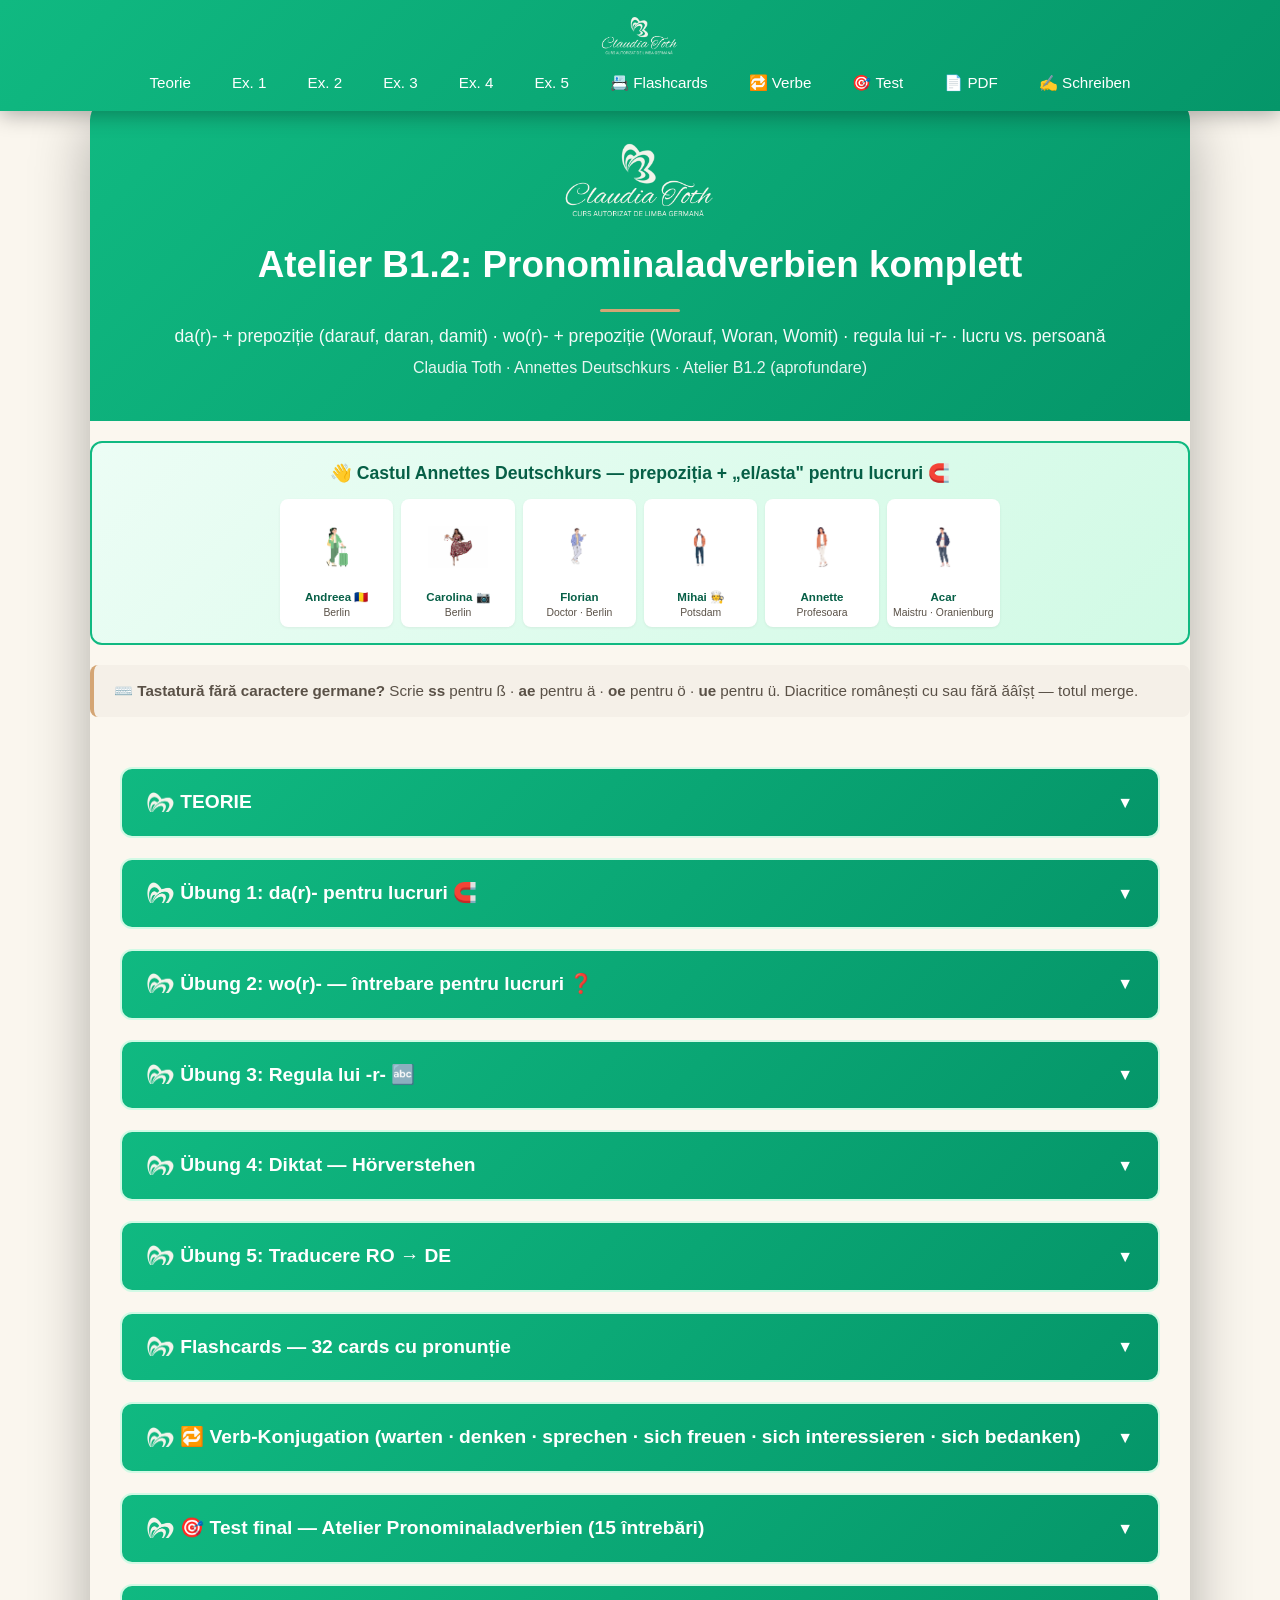
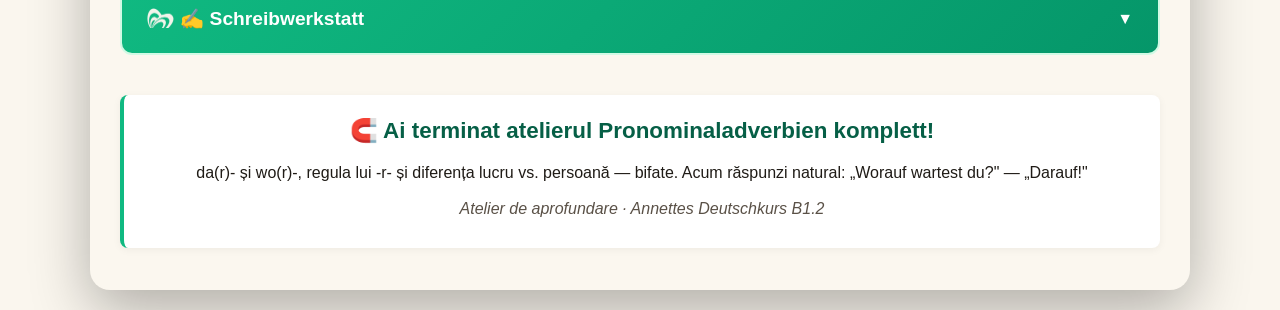
==== commit 23cb40d1: "Scoate numele vocii din textul vizibil al lectiei (flashcards, Diktat, etichete) Co-Authored-By: Cla" ====
--- a/index.html
+++ b/index.html
@@ -94,7 +94,7 @@
                 </div>
             </div>
             <div class="section" id="ex4">
-                <div class="section-header" onclick="toggleMainSection(4)"><h3><img src="images/butterfly-crem.png" class="bf-bullet" alt="">Übung 4: Diktat — Hörverstehen (voce Hedda)</h3><span class="arrow">▼</span></div>
+                <div class="section-header" onclick="toggleMainSection(4)"><h3><img src="images/butterfly-crem.png" class="bf-bullet" alt="">Übung 4: Diktat — Hörverstehen</h3><span class="arrow">▼</span></div>
                 <div class="section-content" id="main-section-4">
                     <div id="ex4-container"></div>
                     <div class="btn-container">
--- a/styles.css
+++ b/styles.css
@@ -1574,7 +1574,7 @@
 @page {
     size: A4;
     margin: 18mm 14mm 22mm 14mm;
-    @bottom-left { content: "ʚଓ © 2026 Claudia Toth"; font-size: 9pt; color: #065f46; }
+    @bottom-left { content: "© 2026 Claudia Toth"; font-size: 9pt; color: #065f46; }
     @bottom-right { content: "pag. " counter(page) " / " counter(pages); font-size: 9pt; color: #5A5147; }
 }
 
